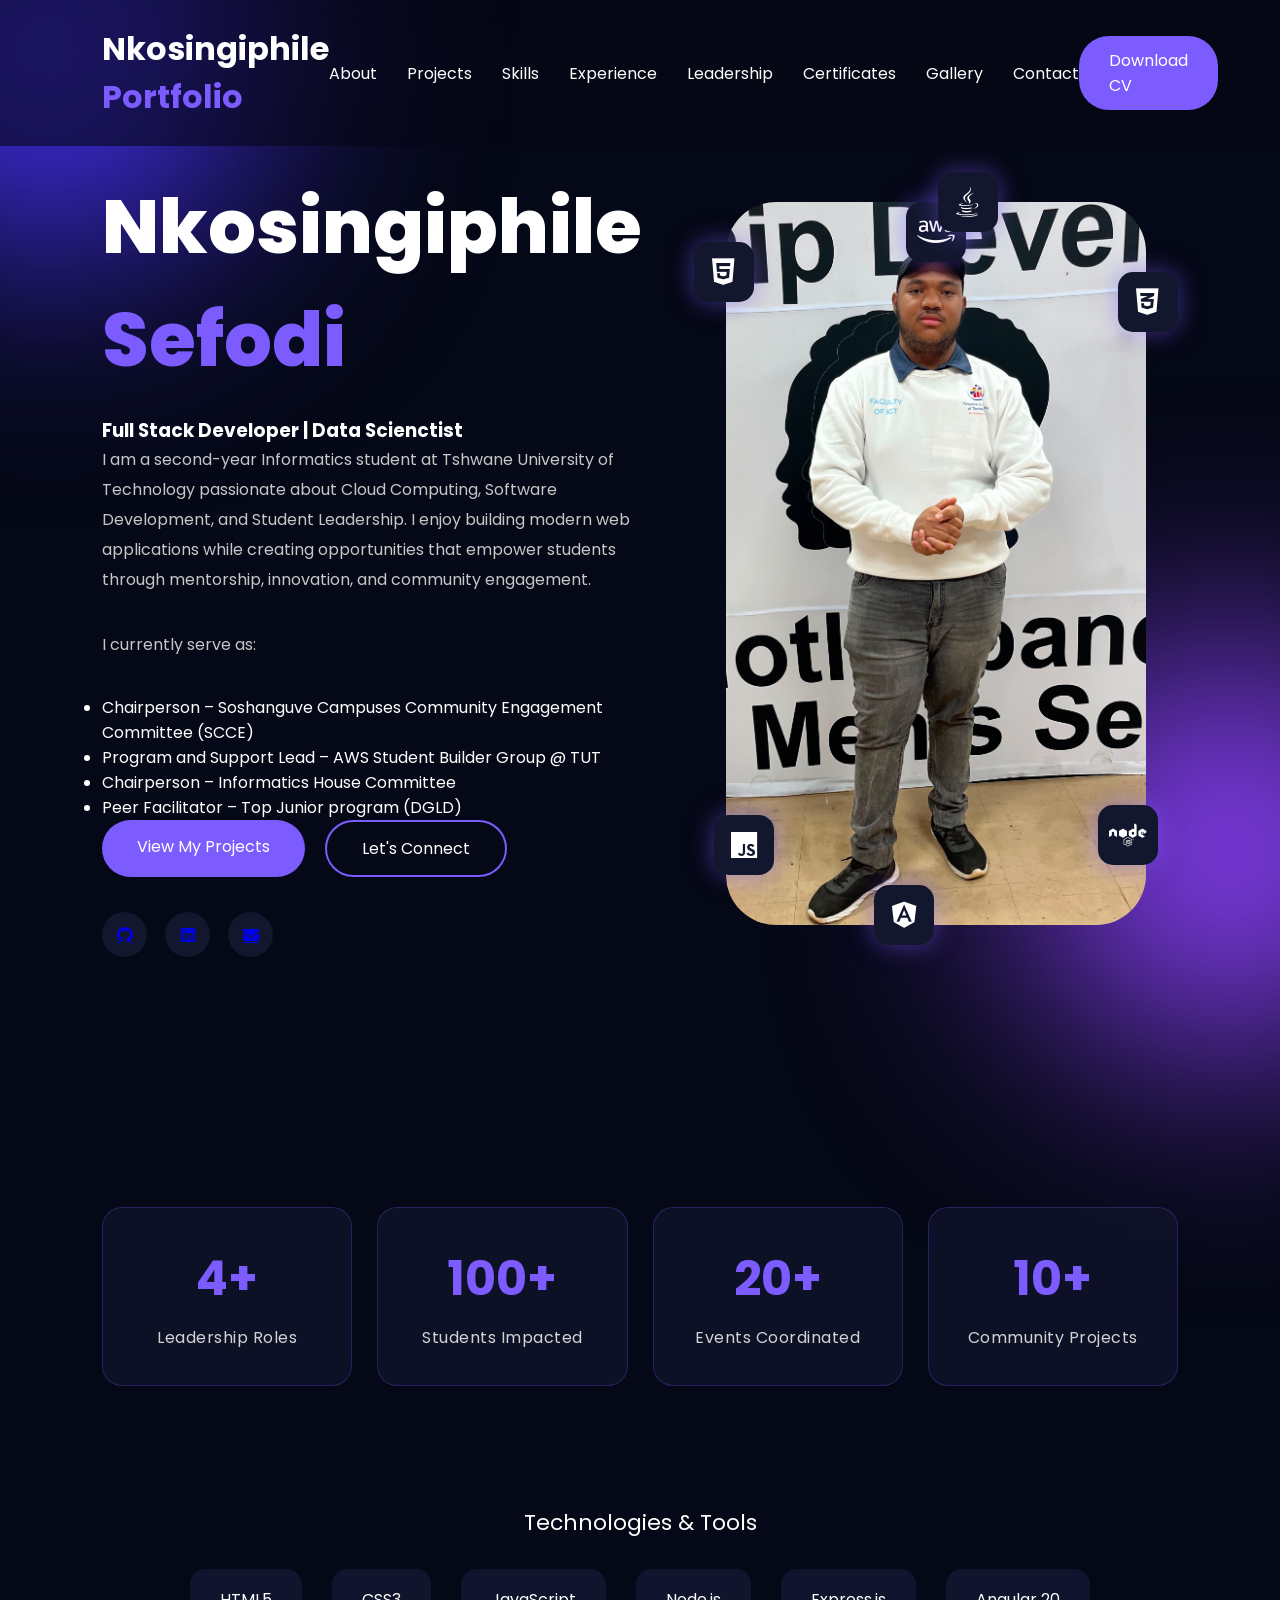
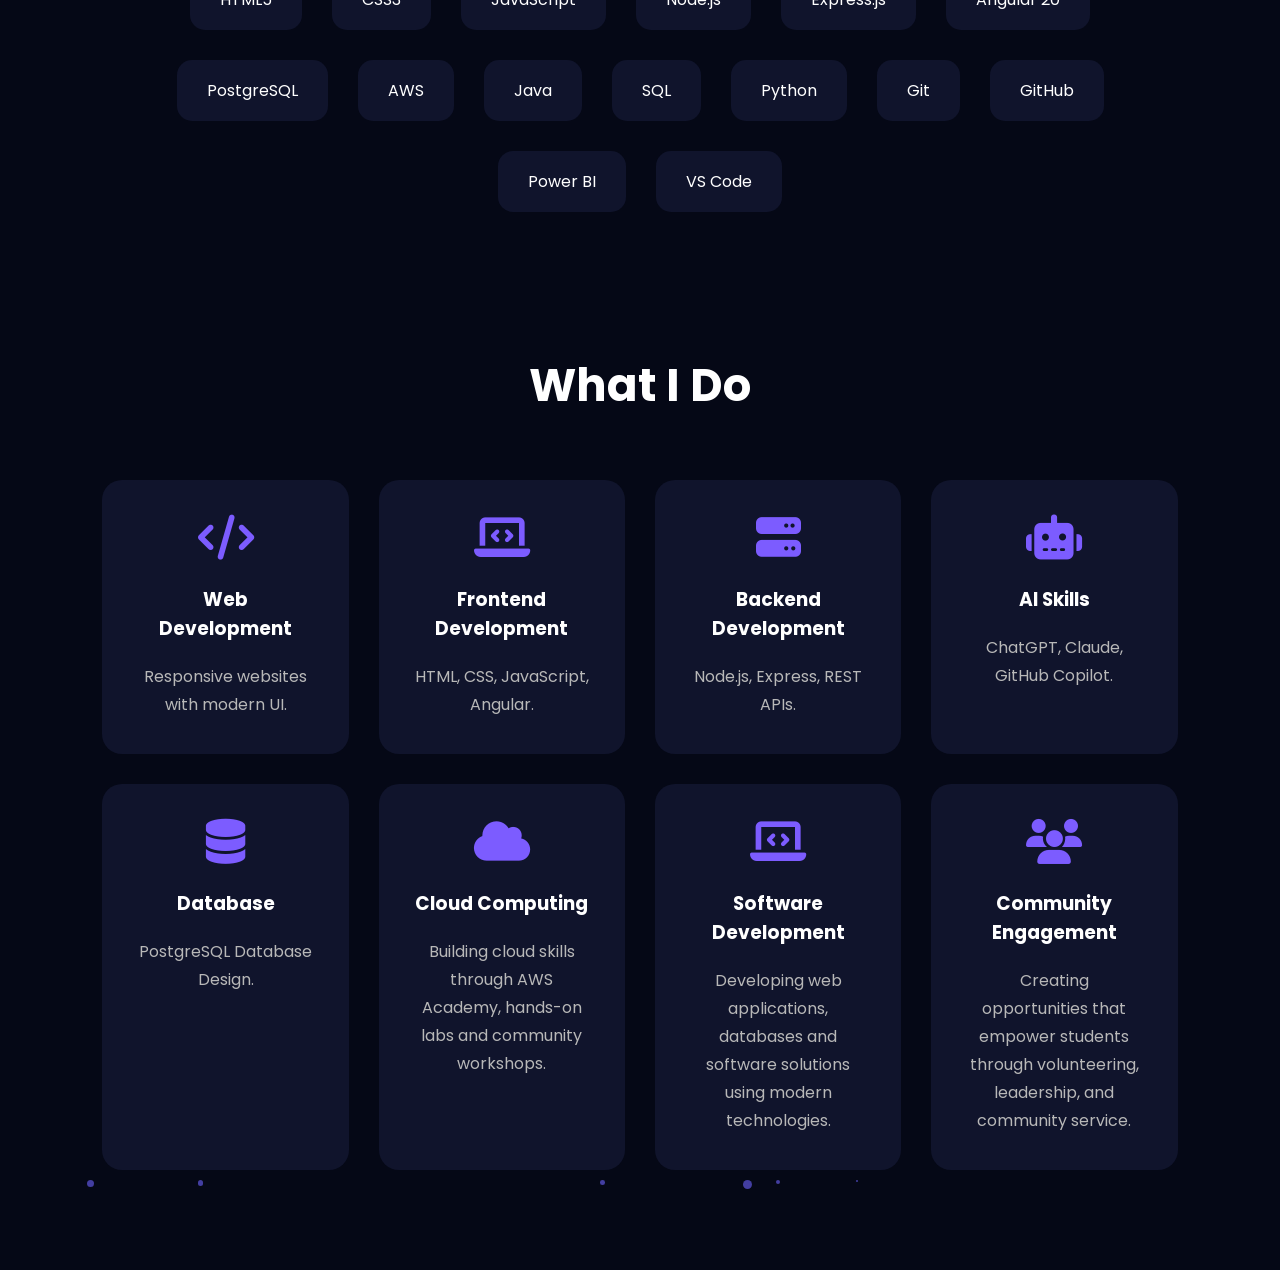
==== Portfolio/index.html @ 2afe80a1 "Add files via upload initial commit" ====
<!DOCTYPE html>
<html lang="en">

<head>

<meta charset="UTF-8">
<meta name="viewport" content="width=device-width, initial-scale=1.0">

<title>Nkosingiphile Sefodi </title>

<link rel="stylesheet" href="css/style.css">

<link rel="stylesheet"
    href="https://cdnjs.cloudflare.com/ajax/libs/font-awesome/6.7.2/css/all.min.css">

<link href="https://fonts.googleapis.com/css2?family=Poppins:wght@300;400;500;600;700;800&display=swap" rel="stylesheet">

</head>

<body>

<div class="blur one"></div>
<div class="blur two"></div>


<header>

    <div class="logo">
        Nkosingiphile <span>Portfolio</span>
    </div>

    <div class="menu-toggle">
        <i class="fas fa-bars"></i>
    </div>

    <nav id="nav-menu">
        <ul>
        <li><a href="aboutme.html">About</a></li>
        <li><a href="projects.html">Projects</a></li>
        <li><a href="skills.html">Skills</a></li>
        <li><a href="experience.html">Experience</a></li>
        <li><a href="leadership.html">Leadership</a></li>
        <li><a href="certificates.html">Certificates</a></li>        
        <li><a href="gallery.html">Gallery</a></li>        
        <li><a href="contact.html">Contact</a></li>        
        </ul>
    </nav>

    <a class="hire-btn" href="cv/Nkosingiphile_Sefodi_CV.pdf" download>
    Download CV
</a>
</header>


<section class="hero">

<div class="left">

    <h1>
        Nkosingiphile
        <span>Sefodi</span>
    </h1>

    <h2 id="typing"></h2>

        <h3>Full Stack Developer | Data Scienctist </h3>
            <p>
                I am a second-year Informatics student at Tshwane University of Technology
                passionate about Cloud Computing, Software Development, and Student Leadership.
                I enjoy building modern web applications while creating opportunities that
                empower students through mentorship, innovation, and community engagement.
            </p>
            <p>
                I currently serve as:
            </p>
            <ul>
                <li>Chairperson – Soshanguve Campuses Community Engagement Committee (SCCE)</li>
                <li>Program and Support Lead – AWS Student Builder Group @ TUT</li>
                <li>Chairperson – Informatics House Committee</li>
                <li>Peer Facilitator – Top Junior program (DGLD)</li>
            </ul>

    <div class="buttons">
        <a href="projects.html">View My Projects</a>
        <a href="contact.html">Let's Connect</a>
    </div>

    <div class="socials">
        <a href="https://github.com/phile050124" target="_blank">
            <i class="fab fa-github"></i>
        </a>

        <a href="https://www.linkedin.com/in/nkosingiphile-sefodi/" target="_blank">
            <i class="fab fa-linkedin"></i>
        </a>

        <a href="mailto:sefodiphile0501@email.com">
            <i class="fas fa-envelope"></i>
        </a>
    </div>
</div>

<div class="right">

    <img src="images/profilepic.jpeg"
    alt="Nkosingiphile Sefodi"
    loading="lazy">

    <div class="floating html">
        <i class="fab fa-html5"></i>
    </div>
    <div class="floating aws">
        <i class="fab fa-aws"></i>
    </div>
    <div class="floating css">
        <i class="fab fa-css3-alt"></i>
    </div>
    <div class="floating js">
        <i class="fab fa-js"></i>
    </div>
    <div class="floating node">
        <i class="fab fa-node"></i>
    </div>
    <div class="floating java">
        <i class="fab fa-java"></i>
    </div>
    <div class="floating angular">
        <i class="fab fa-angular"></i>
    </div>

</div>

</section>

<section class="stats">

    <div class="stat">
     <h2>4+</h2>
        <p>Leadership Roles</p>
    </div>

    <div class="stat">
        <h2>100+</h2>
        <p>Students Impacted</p>
    </div>

    <div class="stat">
        <h2>20+</h2>
        <p>Events Coordinated</p>
    </div>

    <div class="stat">
        <h2>10+</h2>
        <p>Community Projects</p>
    </div>

</section>

<section class="companies">

    <p>Technologies & Tools</p>

    <div class="company-list">

        <span>HTML5</span>
        <span>CSS3</span>
        <span>JavaScript</span>
        <span>Node.js</span>
        <span>Express.js</span>
        <span>Angular 20</span>
        <span>PostgreSQL</span>
        <span>AWS</span>
        <span>Java</span>
        <span>SQL</span>
        <span>Python</span>
        <span>Git</span>
        <span>GitHub</span>
        <span>Power BI</span>
        <span>VS Code</span>
    </div>

</section>

<section class="services">

    <h2>What I Do</h2>

    <div class="cards">

        <div class="card">
            <i class="fas fa-code"></i>
            <h3>Web Development</h3>
            <p>Responsive websites with modern UI.</p>
        </div>

        <div class="card">
            <i class="fas fa-laptop-code"></i>
            <h3>Frontend Development</h3>
            <p>HTML, CSS, JavaScript, Angular.</p>
        </div>

        <div class="card">
            <i class="fas fa-server"></i>
            <h3>Backend Development</h3>
            <p>Node.js, Express, REST APIs.</p>
        </div>

        <div class="card">
            <i class="fas fa-robot"></i>
            <h3>AI Skills</h3>
            <p>ChatGPT, Claude, GitHub Copilot.</p>
        </div>

        <div class="card">
            <i class="fas fa-database"></i>
            <h3>Database</h3>
            <p>PostgreSQL Database Design.</p>
        </div>

        <div class="card">
            <i class="fas fa-cloud"></i>
            <h3>Cloud Computing</h3>
            <p>Building cloud skills through AWS Academy, hands-on labs and community workshops.</p>
        </div>

        <div class="card">
            <i class="fas fa-laptop-code"></i>
            <h3>Software Development</h3>
            <p>Developing web applications, databases and software solutions using modern technologies.</p>
        </div>

        <div class="card">
            <i class="fas fa-users"></i>
            <h3>Community Engagement</h3>
            <p>Creating opportunities that empower students through volunteering, leadership, and community service.</p>
        </div>

    </div>

</section>

<script src="js/script.js"></script>

</body>

</html>
---- Portfolio/css/style.css ----
/*==============================
Google Font
===============================*/

@import url('https://fonts.googleapis.com/css2?family=Poppins:wght@300;400;500;600;700;800&display=swap');

*{
margin:0;
padding:0;
box-sizing:border-box;
font-family:'Poppins',sans-serif;
scroll-behavior:smooth;
}

body{

background:#050816;
overflow-x:hidden;
color:white;

}

/*==============================
Background Blur
===============================*/

.blur{

position:fixed;
width:400px;
height:400px;
border-radius:50%;
filter:blur(120px);
z-index:-1;

}

.blur.one{

top:-150px;
left:-150px;
background:#4b32ff;

}

.blur.two{

right:-150px;
bottom:-150px;
background:#8f42ff;

}

/*==============================
Navbar
===============================*/

header{

position:fixed;
top:0;
left:0;
width:100%;
padding:25px 8%;
display:flex;
justify-content:space-between;
align-items:center;
background:rgba(5,8,22,.6);
backdrop-filter:blur(20px);
z-index:1000;

}

.logo{

font-size:32px;
font-weight:700;

}

.logo span{

color:#7c5cff;

}


nav ul{

display:flex;
list-style:none;
gap:30px;

}

nav ul li a{

text-decoration:none;
color:white;
transition:.3s;

}

nav ul li a:hover{

color:#7c5cff;

}


.hire-btn{

padding:12px 30px;
background:#7c5cff;
border-radius:30px;
text-decoration:none;
color:white;
transition:.4s;

}

.hire-btn:hover{

transform:translateY(-5px);
box-shadow:0 0 25px #7c5cff;

}

/*==============================
Hero
===============================*/

.hero{

display:flex;
justify-content:space-between;
align-items:center;
padding:170px 8%;
min-height:100vh;

}

.left{

width:50%;

}

.left h4{

font-size:25px;
font-weight:500;
margin-bottom:10px;

}

.left h1{

font-size:75px;
font-weight:800;

}

.left h1 span{

color:#7c5cff;

}

.left h2{

font-size:35px;
margin-top:15px;
margin-bottom:20px;
color:#7c5cff;

}

.left p{

line-height:30px;
color:#c7c7c7;
margin-bottom:35px;

}

/*==============================
Buttons
===============================*/

.buttons{

display:flex;
gap:20px;
margin-bottom:35px;

}

.buttons a{

padding:14px 35px;
background:#7c5cff;
border-radius:40px;
color:white;
text-decoration:none;
transition:.4s;

}

.buttons a:last-child{

background:transparent;
border:2px solid #7c5cff;

}

.buttons a:hover{

transform:translateY(-5px);
box-shadow:0 0 30px #7c5cff;

}

/*==============================
Social Icons
===============================*/

.socials{

display:flex;
gap:18px;

}

.socials i{

width:45px;
height:45px;
background:#13172d;
display:flex;
justify-content:center;
align-items:center;
border-radius:50%;
cursor:pointer;
transition:.4s;

}

.socials i:hover{

background:#7c5cff;
transform:translateY(-5px);

}

/*==============================
Right Side
===============================*/

.right{

width:45%;
position:relative;
display:flex;
justify-content:center;

}

.right img{

width:420px;
border-radius:50px;
animation:float 4s ease-in-out infinite;

}

@keyframes float{

0%{

transform:translateY(0px);

}

50%{

transform:translateY(-20px);

}

100%{

transform:translateY(0px);

}

}

/*==============================
Floating Icons
===============================*/

.floating{

position:absolute;
width:60px;
height:60px;
background:#13172d;
display:flex;
justify-content:center;
align-items:center;
border-radius:15px;
font-size:30px;
box-shadow:0 0 25px rgba(124,92,255,.5);
animation:updown 3s infinite;

}

@keyframes updown{

50%{

transform:translateY(-15px);

}

}

.html{

left:0;
top:40px;

}

.css{

right:0;
top:70px;

}

.js{

left:20px;
bottom:50px;

}

.node{

right:20px;
bottom:60px;

}

.java{

top:-30px;
right:180px;

}

.angular{

bottom:-20px;
left:180px;

}

/*==============================
Stats Section
===============================*/

.stats{
    padding:80px 8%;
    display:grid;
    grid-template-columns:repeat(4,1fr);
    gap:25px;
}

.stat{
    background:rgba(16,20,44,0.75);
    border:1px solid rgba(124,92,255,0.25);
    backdrop-filter:blur(15px);
    border-radius:20px;
    padding:35px 25px;
    text-align:center;
    transition:0.4s ease;
    position:relative;
    overflow:hidden;
}

.stat::before{
    content:"";
    position:absolute;
    top:0;
    left:-100%;
    width:100%;
    height:100%;
    background:linear-gradient(
        90deg,
        transparent,
        rgba(255,255,255,0.08),
        transparent
    );
    transition:.6s;
}

.stat:hover::before{
    left:100%;
}

.stat:hover{
    transform:translateY(-10px);
    border-color:#7c5cff;
    box-shadow:0 0 30px rgba(124,92,255,.45);
}

.stat h2{
    font-size:3rem;
    color:#7c5cff;
    font-weight:700;
    margin-bottom:10px;
}

.stat p{
    font-size:1rem;
    color:#d4d4d4;
    letter-spacing:.5px;
}


/*==============================
Companies
===============================*/

.companies{

padding:40px 8%;
text-align:center;

}

.companies p{

font-size:22px;
margin-bottom:30px;

}

.company-list{

display:flex;
justify-content:center;
flex-wrap:wrap;
gap:30px;

}

.company-list span{

background:#10142c;
padding:18px 30px;
border-radius:15px;
transition:.4s;

}

.company-list span:hover{

background:#7c5cff;
transform:translateY(-5px);

}

/*==============================
Services
===============================*/

.services{

padding:100px 8%;

}

.services h2{

text-align:center;
font-size:45px;
margin-bottom:60px;

}

.cards{

display:grid;
grid-template-columns:repeat(4,1fr);
gap:30px;

}

.card{

background:#10142c;
padding:35px;
border-radius:20px;
transition:.4s;
text-align:center;

}

.card i{

font-size:45px;
color:#7c5cff;
margin-bottom:25px;

}

.card h3{

margin-bottom:20px;

}

.card p{

color:#b8b8b8;
line-height:28px;

}

.card:hover{

transform:translateY(-10px);
box-shadow:0 0 35px rgba(124,92,255,.6);

}

/*==============================
Responsive
===============================*/
.menu-toggle{
    display:none;
    font-size:30px;
    color:#fff;
    cursor:pointer;
}

@media (max-width:700px){

header{
    padding:20px;
    display:flex;
    justify-content:space-between;
    align-items:center;
}

.menu-toggle{
    display:block;
    z-index:1001;
}

.hire-btn{
    display:none;
}

nav{
    position:absolute;
    top:80px;
    left:0;
    width:100%;
    background:#050816;
    display:none;
    padding:20px 0;
}

nav.active{
    display:block;
}

nav ul{
    display:flex;
    flex-direction:column;
    align-items:center;
    gap:20px;
}

.hero{
    padding-top:150px;
    flex-direction:column;
    text-align:center;
}

.left,
.right{
    width:100%;
}

.left h1{
    font-size:50px;
}

.left h2{
    font-size:28px;
}

.right img{
    width:300px;
}

.cards{
    grid-template-columns:1fr;
}

.buttons{
    flex-direction:column;
}

}


.reveal {
    opacity: 0;
    transform: translateY(50px);
    transition: 0.6s ease;
}

.reveal.active {
    opacity: 1;
    transform: translateY(0);
}

.particle {
    position: fixed;
    background: #6c63ff;
    border-radius: 50%;
    opacity: 0.6;
    pointer-events: none;
    animation: floatUp linear forwards;
}

@keyframes floatUp {
    from {
        transform: translateY(100vh);
    }
    to {
        transform: translateY(-10vh);
    }
}
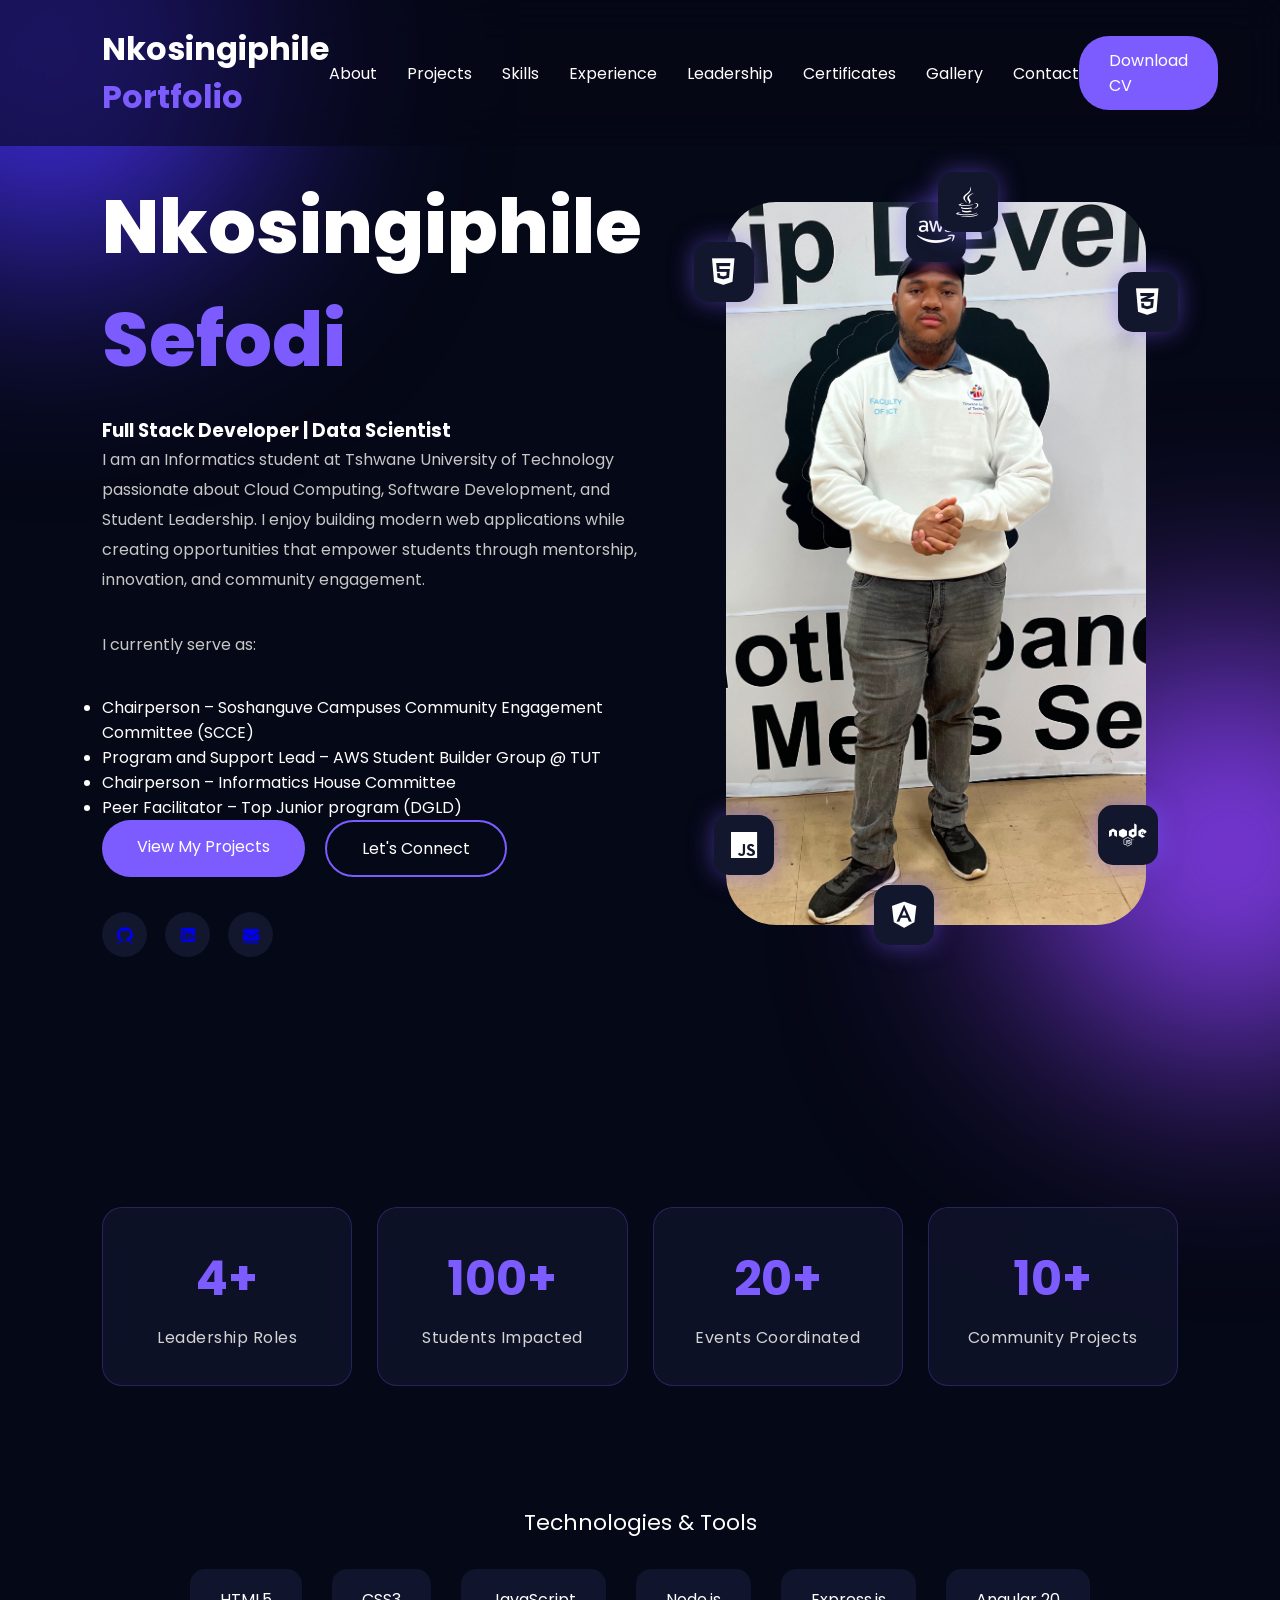
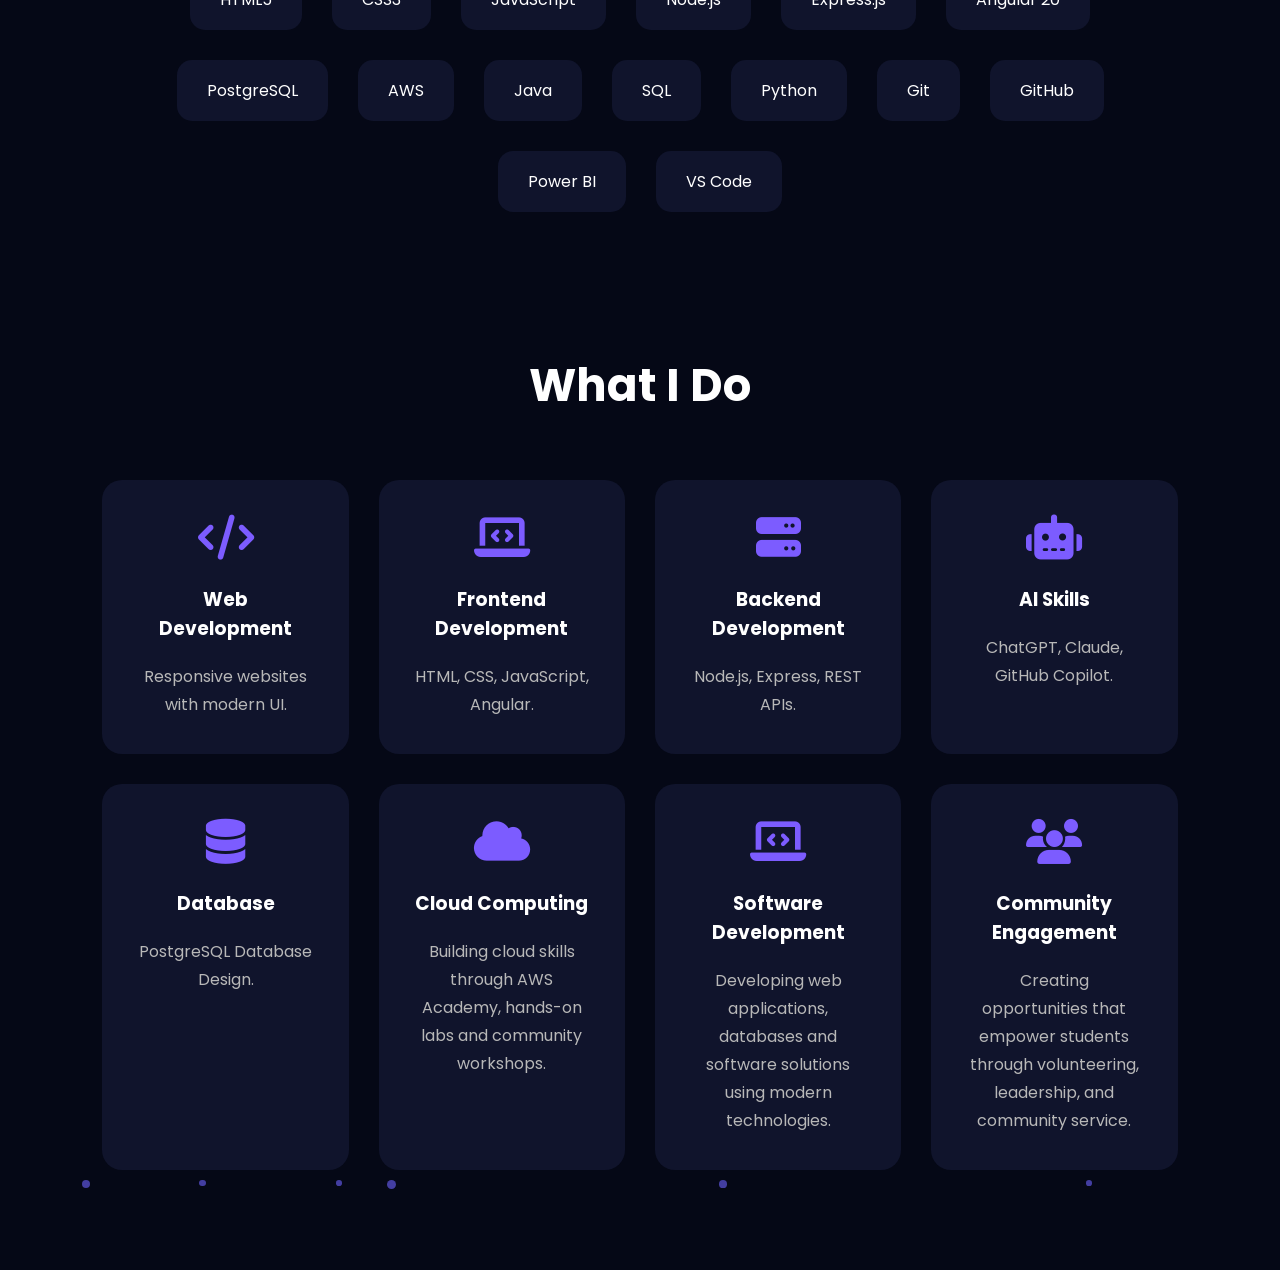
==== commit 29230cd6: "Fix HTML encoding issues in index.html" ====
--- a/Portfolio/index.html
+++ b/Portfolio/index.html
@@ -63,9 +63,9 @@
 
     <h2 id="typing"></h2>
 
-        <h3>Full Stack Developer | Data Scienctist </h3>
+        <h3>Full Stack Developer | Data Scientist </h3>
             <p>
-                I am a second-year Informatics student at Tshwane University of Technology
+                I am an Informatics student at Tshwane University of Technology
                 passionate about Cloud Computing, Software Development, and Student Leadership.
                 I enjoy building modern web applications while creating opportunities that
                 empower students through mentorship, innovation, and community engagement.
@@ -94,7 +94,7 @@
             <i class="fab fa-linkedin"></i>
         </a>
 
-        <a href="mailto:sefodiphile0501@email.com">
+        <a href="mailto:sefodiphile0501@gmail.com">
             <i class="fas fa-envelope"></i>
         </a>
     </div>
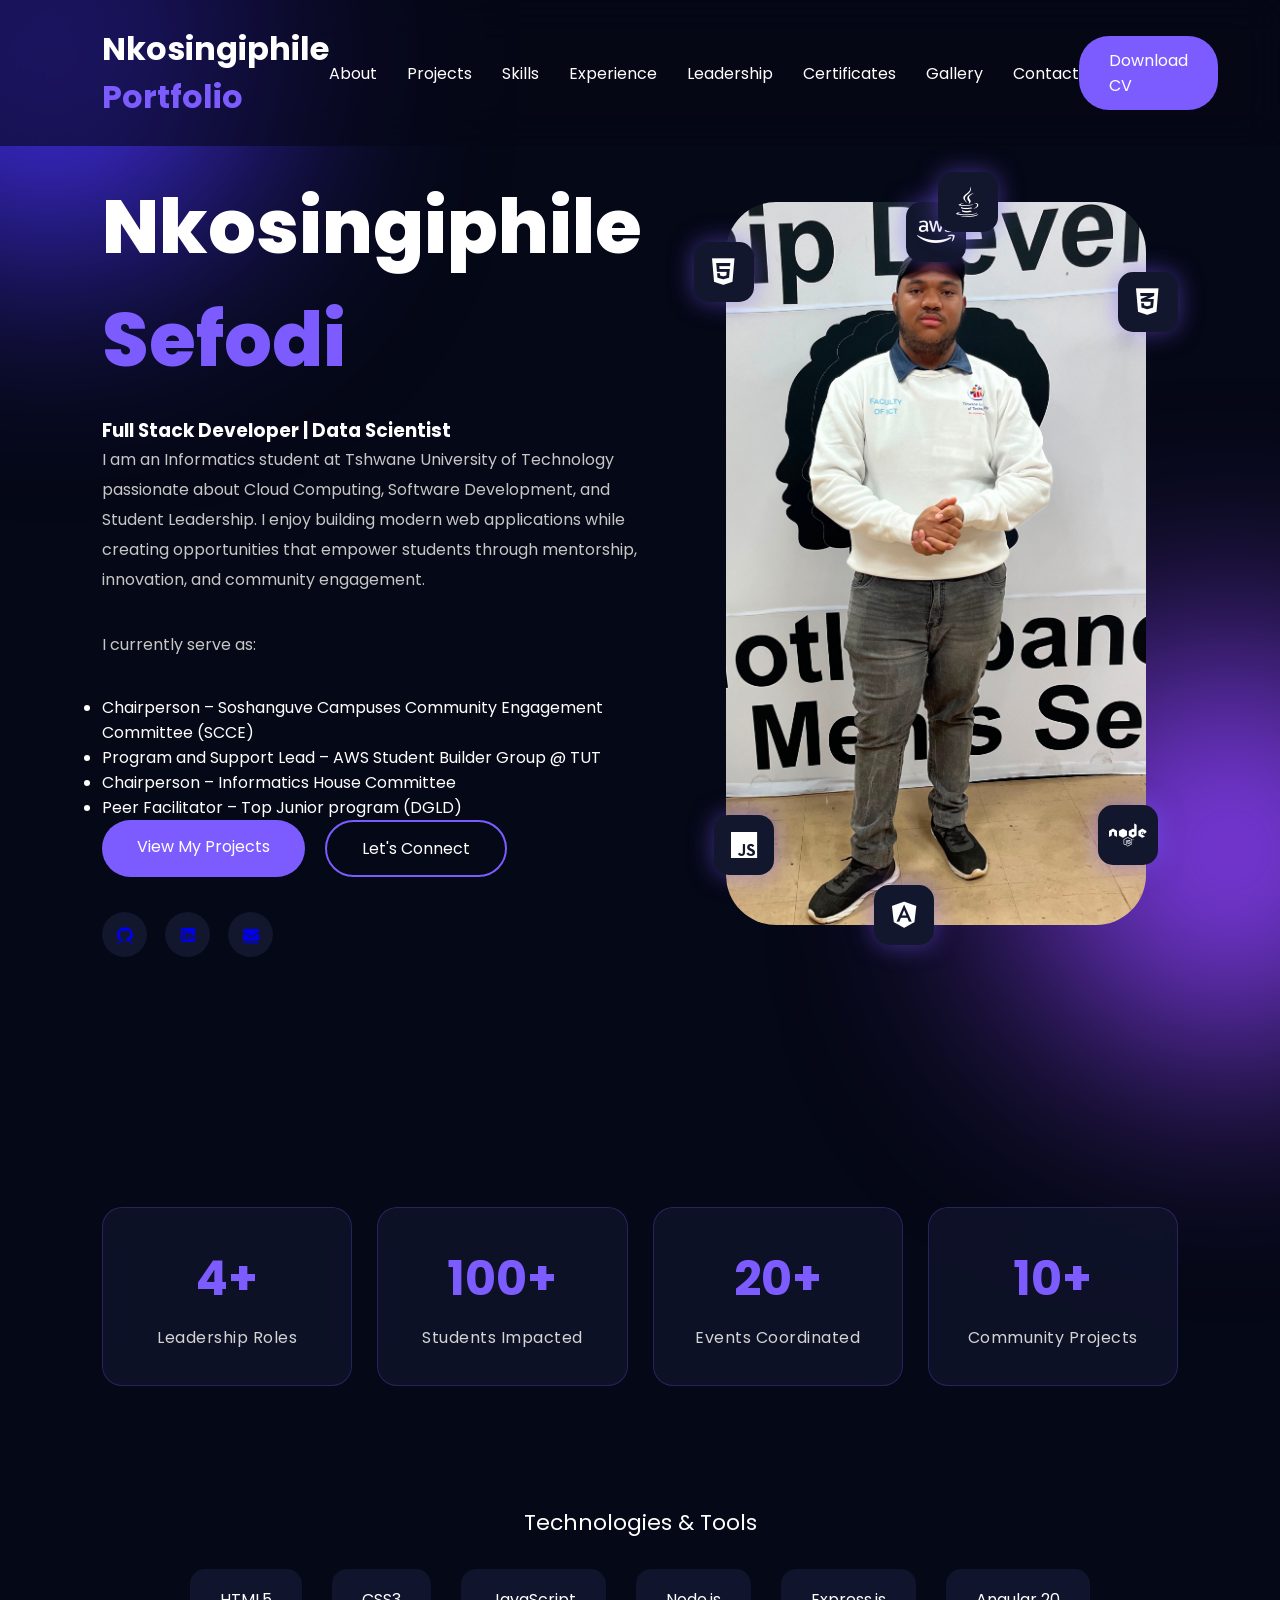
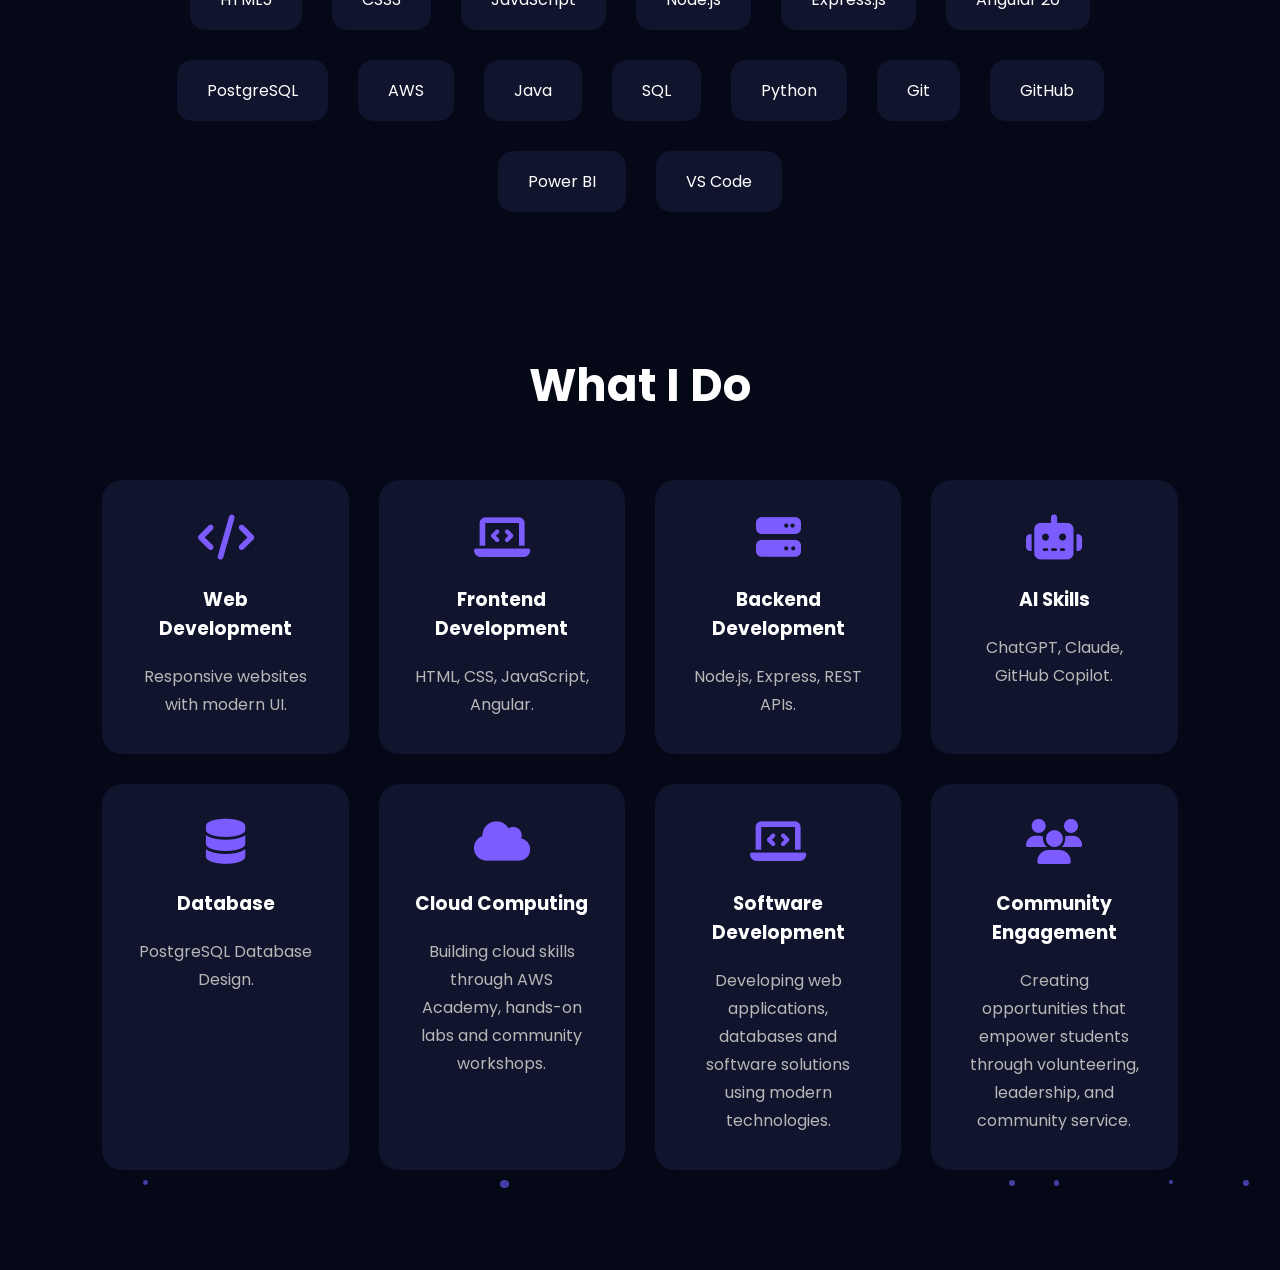
==== commit 240cea59: "Fix HTML encoding issues in index.html" ====
--- a/Portfolio/index.html
+++ b/Portfolio/index.html
@@ -86,7 +86,7 @@
     </div>
 
     <div class="socials">
-        <a href="https://github.com/phile050124" target="_blank">
+        <a href="https://github.com/nkosingiphilesefodi" target="_blank">
             <i class="fab fa-github"></i>
         </a>
 
